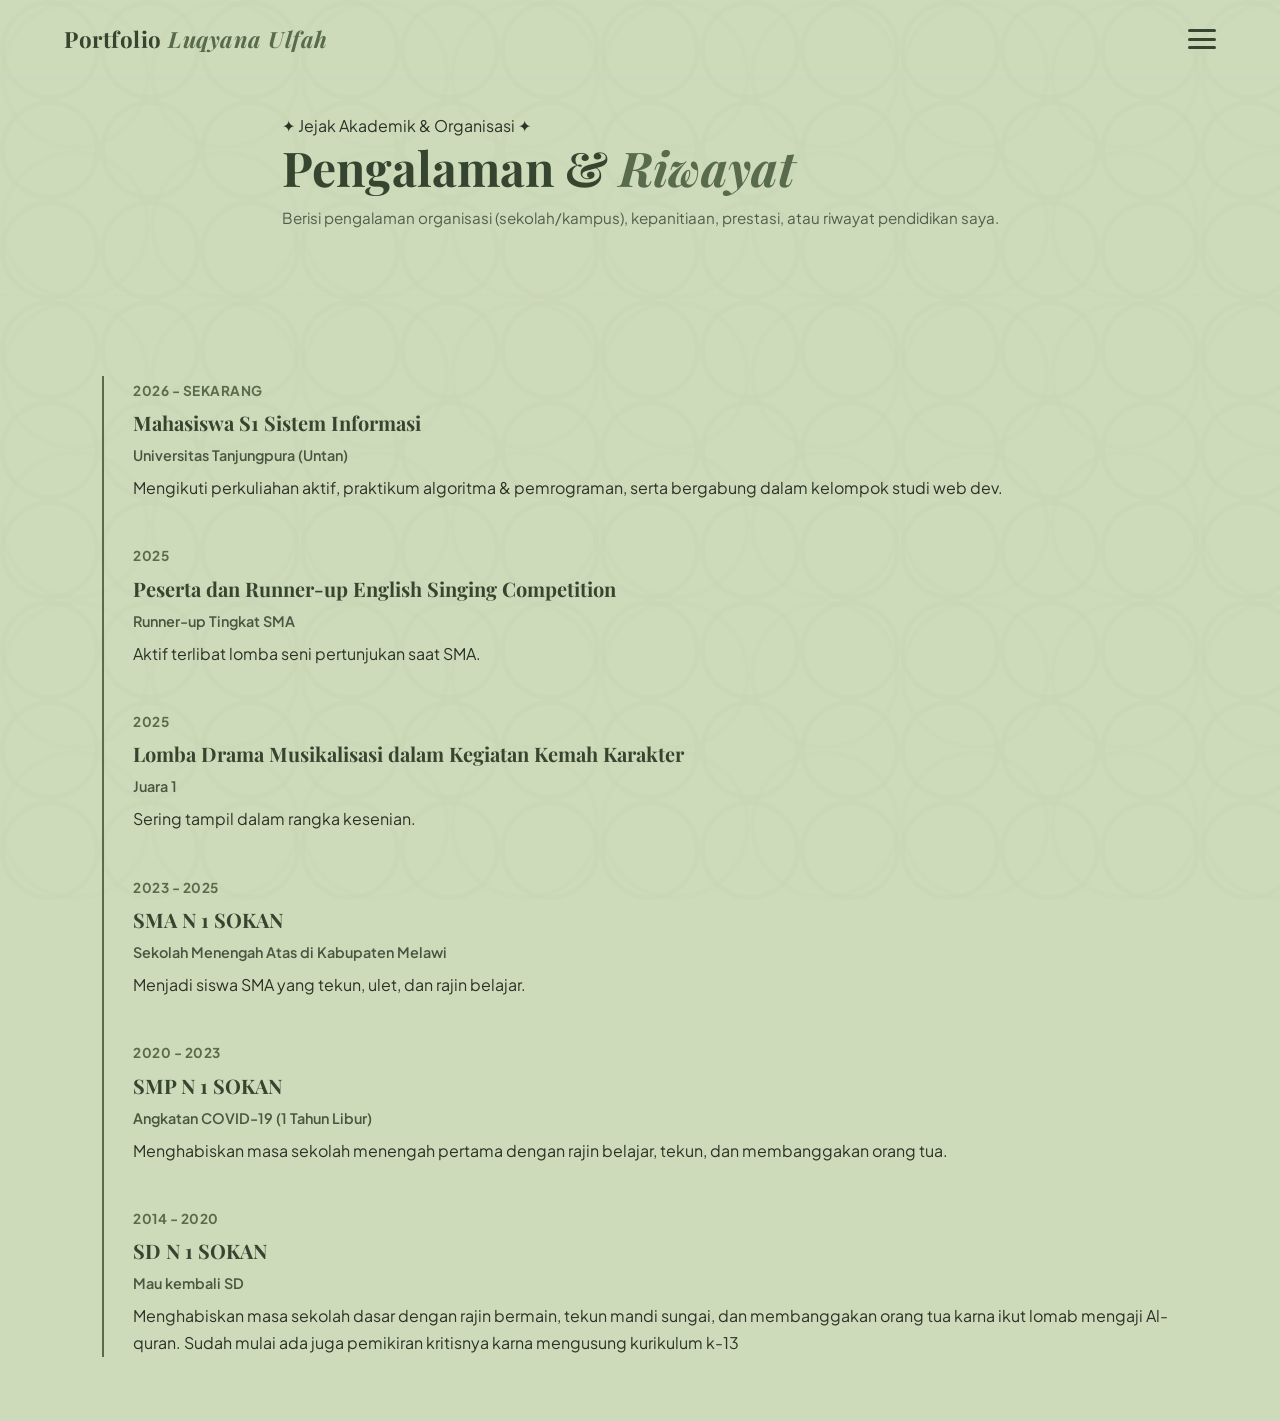
==== riwayat.html @ 4c5a4485 "Add files via upload" ====
<!DOCTYPE html>
<html lang="id">
<head>
    <meta charset="UTF-8">
    <meta name="viewport" content="width=device-width, initial-scale=1.0">
    <title>Riwayat - Portofolio</title>
    <link href="https://fonts.googleapis.com/css2?family=Playfair+Display:ital,wght@0,600;0,700;1,400&family=Plus+Jakarta+Sans:wght@400;500;600&display=swap" rel="stylesheet">
    <link rel="stylesheet" href="style.css">
</head>
<body>


    <header class="hero-section" id="history-hero">
        
        <nav class="navbar">
            <a href="index.html" class="logo">Portfolio<i> Luqyana Ulfah</i></a>
            <div class="menu-toggle" id="mobile-menu">
                <span></span><span></span><span></span>
            </div>
            <div class="nav-links" id="nav-links">
                <a href="index.html">Beranda</a>
                <a href="tentang.html">Tentang Saya</a>
                <a href="riwayat.html">Riwayat</a>
                <a href="proyek.html">Proyek</a>
                <a href="kontak.html">Kontak</a>
            </div>
        </nav>

        <div class="hero-container">
            <div class="hero-text">
                <span class="badge-ornament">✦ Jejak Akademik & Organisasi ✦</span>
                <h1>Pengalaman & <span class="highlight">Riwayat</span></h1>
                <p class="sub-tagline">Berisi pengalaman organisasi (sekolah/kampus), kepanitiaan, prestasi, atau riwayat pendidikan saya.</p>
            </div>
        </div>
    </header>

    <section class="experience-section">
        <div class="container">
            <div class="timeline">
                <div class="timeline-item">
                    <span class="year">2026 - Sekarang</span>
                    <h3>Mahasiswa S1 Sistem Informasi</h3>
                    <p class="place">Universitas Tanjungpura (Untan)</p>
                    <p>Mengikuti perkuliahan aktif, praktikum algoritma & pemrograman, serta bergabung dalam kelompok studi web dev.</p>
                </div>
                <div class="timeline-item">
                    <span class="year">2025</span>
                    <h3>Peserta dan Runner-up English Singing Competition</h3>
                    <p class="place">Runner-up Tingkat SMA</p>
                    <p>Aktif terlibat lomba seni pertunjukan saat SMA.</p>
                </div>
                <div class="timeline-item">
                    <span class="year">2025</span>
                    <h3>Lomba Drama Musikalisasi dalam Kegiatan Kemah Karakter</h3>
                    <p class="place">Juara 1</p>
                    <p>Sering tampil dalam rangka kesenian.</p>
                </div>
                <div class="timeline-item">
                    <span class="year">2023 - 2025</span>
                    <h3>SMA N 1 SOKAN</h3>
                    <p class="place">Sekolah Menengah Atas di Kabupaten Melawi</p>
                    <p>Menjadi siswa SMA yang tekun, ulet, dan rajin belajar.</p>
                </div>
                <div class="timeline-item">
                    <span class="year">2020 - 2023</span>
                    <h3>SMP N 1 SOKAN</h3>
                    <p class="place">Angkatan COVID-19 (1 Tahun Libur)</p>
                    <p>Menghabiskan masa sekolah menengah pertama dengan rajin belajar, tekun, dan membanggakan orang tua.</p>
                </div>
                <div class="timeline-item">
                    <span class="year">2014 - 2020</span>
                    <h3>SD N 1 SOKAN</h3>
                    <p class="place"> Mau kembali SD</p>
                    <p>Menghabiskan masa sekolah dasar dengan rajin bermain, tekun mandi sungai, dan membanggakan orang tua karna ikut lomab mengaji Al-quran. Sudah mulai ada juga pemikiran kritisnya karna mengusung kurikulum k-13</p>
                </div>
            </div>
        </div>
    </section>

    <script src="script.js"></script>
</body>
</html>
---- style.css ----
/* Variabel Warna Tema Vintage Botanical & Hijau Sage */
:root {
    --bg-paper: #cedbba;          /* Warna kertas tua / vintage gading */
    --card-bg: #eaefe5;           /* Hijau sage sangat muda/lembut */
    --border-vintage: #cbd5c3;    /* Garis batas klasik */
    --primary-green: #36452f;     /* Hijau zaitun gelap yang elegan */
    --accent-green: #586b4c;      /* Hijau lumut hangat */
    --text-main: #2b3327;         /* Teks gelap kehijaua agar nyaman dibaca */
    --white: #ffffff;
    --shadow: 0 10px 25px rgba(54, 69, 47, 0.12);
}

/* Pengaturan Otomatis Mengikuti Tema Perangkat (Dark Mode) */
@media (prefers-color-scheme: dark) {
    :root {
        --bg-paper: #1c2219;        
        --card-bg: #273022;       
        --border-vintage: #506347;  
        --primary-green: #73976d;   
        --accent-green: #a4b89b;    
        --text-main: #ced9ca;       
        --white: #333c2f;
    }
}

* {
    margin: 0;
    padding: 0;
    box-sizing: border-box;
    scroll-behavior: smooth;
}

body {
    font-family: 'Plus Jakarta Sans', sans-serif;
    background-color: var(--bg-paper);
    color: var(--text-main);
    line-height: 1.7;
}

/* Ornamen Latar Belakang (Aksen Bunga/Botanical ala Cottagecore) */
body::before {
    content: "";
    position: fixed;
    top: 0;
    left: 0;
    width: 100%;
    height: 100%;
    background-image: 
        url('data:image/svg+xml;utf8,<svg xmlns="http://www.w3.org/2000/svg" width="100" height="100" viewBox="0 0 100 100"><path fill="%2336452f" fill-opacity="0.03" d="M50 0C22.4 0 0 22.4 0 50s22.4 50 50 50 50-22.4 50-50S77.6 0 50 0zm0 95C25.1 95 5 74.9 5 50S25.1 5 50 5s45 20.1 45 45-20.1 45-45 45z"/></svg>'),
        url('data:image/svg+xml;utf8,<svg xmlns="http://www.w3.org/2000/svg" width="150" height="150" viewBox="0 0 150 150"><path fill="%23586b4c" fill-opacity="0.02" d="M75 0C33.6 0 0 33.6 0 75s33.6 75 75 75 75-33.6 75-75S116.4 0 75 0zm0 145C36.3 145 5 113.7 5 75S36.3 5 75 5s70 31.3 70 70-31.3 70-70 70z"/></svg>');
    opacity: 0.6;
    z-index: -1;
    pointer-events: none;
}

/* Membatasi lebar konten agar terpusat rapi */
.container {
  max-width: 1100px;
  margin: 0 auto;
  width: 100%;
}

/* --- ORNAMEN RENDA TEPI --- */
.lace-edge {
    position: fixed;
    top: 0;
    height: 100vh;
    object-fit: cover;
    width: 80px;
    max-width: 40px;
    mix-blend-mode: screen;
    opacity: 0.85;
    pointer-events: none;
    z-index: 999;
}
.left-edge {
    left: 0;
}
.right-edge {
    right: 0;
    transform: scaleX(-1);
}

/* --- NAVIGASI / NAVBAR --- */
.navbar {
    position: absolute;
    top: 0;
    left: 0;
    width: 100%;
    padding: 20px 5%;
    box-sizing: border-box;
    z-index: 1000;
    display: flex;
    justify-content: space-between;
    align-items: center;
    background-color: transparent !important; /* Diubah agar renda tidak terpotong */
    border-bottom: 1.5px solid var(--border-vintage) !important; 
    box-shadow: none !important;
}

.logo {
    font-family: 'Playfair Display', serif;
    font-size: 1.4rem;
    font-weight: 700;
    color: var(--primary-green);
    letter-spacing: 0.5px;
    text-decoration: none;
}

.logo i {
    color: var(--accent-green);
}

/* Tombol Garis Dua (Menu Toggle) */
.menu-toggle {
    display: flex;
    flex-direction: column;
    justify-content: space-between;
    width: 28px;
    height: 20px;
    cursor: pointer;
}

.menu-toggle span {
    display: block;
    height: 3px;
    width: 100%;
    background-color: var(--primary-green);
    border-radius: 2px;
    transition: all 0.3s ease;
}

/* Daftar Menu Navigasi (Dropdown) */
.nav-links {
    position: absolute;
    top: 100%;
    right: 8%;
    background-color: var(--card-bg);
    border: 1.5px solid var(--border-vintage);
    border-radius: 8px;
    list-style: none;
    flex-direction: column;
    width: 180px;
    padding: 1rem 0;
    gap: 0.8rem;
    box-shadow: var(--shadow);
    display: none; 
}

.nav-links.active {
    display: flex; 
}

.nav-links a {
    text-decoration: none;
    color: var(--text-main);
    font-size: 0.95rem;
    font-weight: 500;
    padding: 0.4rem 1.2rem;
    display: block;
    transition: background 0.2s;
}

.nav-links a:hover {
    background-color: rgba(82, 99, 69, 0.1);
    color: var(--accent-green);
}

/* --- BAGIAN KEPALA (HERO SECTION) --- */
.hero-container {
    display: flex;
    align-items: center;
    justify-content: center;
    gap: 3rem;
    max-width: 1100px;
    margin: 2rem auto;
    width: 100%;
    padding-top: 80px; /* Menambah jarak agar konten tidak tertutup navbar yang melayang */
}

.highlight {
    font-style: italic;
    color: var(--accent-green);
}

.hero-text h1 {
    font-family: 'Playfair Display', serif;
    font-size: 3rem;
    color: var(--primary-green);
    line-height: 1.2;
    margin-bottom: 0.5rem;
}

.tagline {
    font-size: 1.15rem;
    font-weight: 600;
    color: var(--primary-green);
    margin-bottom: 0.2rem;
}

.sub-tagline {
    font-size: 0.95rem;
    color: #525e4c;
    margin-bottom: 2rem;
}

/* Wadah Foto Profil */
.hero-image-frame {
    flex: 0.8;
    display: flex;
    justify-content: center;
    align-items: center;
    margin-top: 1.5rem; 
}

.frame-wrapper {
    position: relative;
    display: inline-block;
}

.flower-corner {
    position: absolute;
    bottom: -27px; /* Angka minus untuk menggeser bunga ke luar bingkai bawah */
    left: -43px;    /* Geser ke kanan sedikit dari sudut kiri */
    width: 278px;  /* Ukuran besaran bunga */
    z-index: 10;
    mix-blend-mode: screen; /* Menghapus latar hitam otomatis */
    pointer-events: none;
}
.basic-frame {
    position: relative;
    width: 200px;
    height: 250px;
    background-color: var(--card-bg);
    border: 3px solid var(--primary-green);
    border-radius: 8px; 
    box-shadow: 0 10px 25px rgba(54, 69, 47, 0.15);
    padding: 5px; 
    overflow: hidden; 
}

.basic-frame img {
    width: 100%;
    height: 100%;
    object-fit: cover;
    border-radius: 4px;
}

/* Tombol CTA Utama */
.cta-buttons {
    display: flex;
    gap: 1rem;
    justify-content: center;
}

.btn {
    padding: 0.75rem 1.6rem;
    border-radius: 6px;
    text-decoration: none;
    font-weight: 600;
    font-size: 0.9rem;
    transition: all 0.3s ease;
}

.btn.primary {
    background-color: var(--primary-green);
    color: var(--white);
    border: 1px solid var(--primary-green);
}

.btn.primary:hover {
    background-color: #242e1f;
}

.btn.secondary {
    background-color: transparent;
    border: 1.5px solid var(--primary-green);
    color: var(--primary-green);
}

.btn.secondary:hover {
    background-color: var(--card-bg);
}

/* --- BAGIAN UMUM SECTION --- */
section {
    padding: 4rem 8%;
    border-top: 1px dashed var(--border-vintage);
}

.section-title-box h2 {
    font-family: 'Playfair Display', serif;
    font-size: 2.2rem;
    color: var(--primary-green);
    margin-bottom: 0.4rem;
}

.section-title-box .section-desc {
    font-size: 0.95rem;
    color: #55634d;
    margin-bottom: 2.5rem;
}

/* About Section Grid */
.about-grid {
    display: grid;
    grid-template-columns: 1fr 1fr;
    gap: 2rem;
}

.about-card {
    background-color: var(--card-bg);
    padding: 2.2rem;
    border-radius: 10px;
    border: 1px solid var(--border-vintage);
}

.about-card h3 {
    font-family: 'Playfair Display', serif;
    font-size: 1.3rem;
    color: var(--primary-green);
    margin-bottom: 1rem;
}

.skills-list {
    list-style: none;
    display: flex;
    flex-direction: column;
    gap: 0.7rem;
}

.skills-list span {
    color: var(--accent-green);
    margin-right: 0.5rem;
}

/* Timeline Experience */
.timeline {
    border-left: 2px solid var(--accent-green);
    padding-left: 1.8rem;
    display: flex;
    flex-direction: column;
    gap: 2.5rem;
    margin-top: 1rem;
}

.timeline-item .year {
    font-size: 0.85rem;
    font-weight: 700;
    color: var(--accent-green);
    text-transform: uppercase;
    letter-spacing: 0.5px;
}

.timeline-item h3 {
    font-family: 'Playfair Display', serif;
    font-size: 1.25rem;
    color: var(--primary-green);
    margin: 0.2rem 0;
}

.timeline-item .place {
    font-size: 0.9rem;
    font-weight: 600;
    color: #485740;
    margin-bottom: 0.4rem;
}

/* --- BAGIAN PROYEK & KARYA --- */
.project-grid {
    display: grid;
    grid-template-columns: repeat(auto-fit, minmax(280px, 1fr)); 
    gap: 2rem;
    margin-top: 1.5rem;
}

.project-card {
    background-color: var(--card-bg);
    border: 1px solid var(--border-vintage);
    border-radius: 10px;
    overflow: hidden; 
    box-shadow: var(--shadow);
    transition: transform 0.3s ease;
    margin-bottom: 2rem;
}

.project-card:hover {
    transform: translateY(-8px);
}

.project-img, .project-video, .video-wrapper iframe {
    width: 100%;
    border-bottom: 1.5px solid var(--border-vintage);
}

.project-img {
    height: 200px;
    object-fit: cover;
}

.project-video, .video-wrapper {
    aspect-ratio: 16 / 9;
}

.project-video {
    object-fit: cover;
    background-color: #000;
    display: block;
}

.video-wrapper iframe {
    height: 100%;
    border: none;
}

.project-content {
    padding: 1.5rem;
}

.project-content h3 {
    font-family: 'Playfair Display', serif;
    font-size: 1.25rem;
    color: var(--primary-green);
    margin-bottom: 0.5rem;
}

.project-content p {
    font-size: 0.9rem;
    color: #55634d;
    margin-bottom: 1.5rem;
    line-height: 1.5;
}

/* Pengaturan Pop-up Foto & Video */
.modal-popup {
    display: none;
    position: fixed;
    z-index: 2000;
    left: 0;
    top: 0;
    width: 100%;
    height: 100vh;
    background-color: rgba(28, 34, 25, 0.9);
    justify-content: center;
    align-items: center;
}

.isi-popup {
    max-width: 90%;
    max-height: 80vh;
    object-fit: contain;
    border-radius: 8px;
    box-shadow: 0 10px 30px rgba(0,0,0,0.5);
}

.tutup-popup {
    position: absolute;
    top: 20px;
    right: 35px;
    color: var(--white);
    font-size: 40px;
    font-weight: bold;
    cursor: pointer;
}

/* --- FOOTER / KONTAK --- */
.contact-section {
    background-color: var(--primary-green);
    color: var(--white);
    text-align: center;
    padding: 4.5rem 8%;
    border-top: none;
    position: relative;
}

.contact-section::before {
    content: "";
    position: absolute;
    top: 20px;
    left: 50%;
    transform: translateX(-50%);
    width: 90%;
    height: 90%;
    border: 2px solid rgba(215, 222, 208, 0.2);
    pointer-events: none;
}

.contact-section .section-title-box h2,
.contact-section h2 {
    color: var(--white);
}

.contact-section .section-desc {
    color: #c7d4be;
}

.social-links {
    display: flex;
    justify-content: center;
    flex-wrap: wrap;
    gap: 1rem;
    margin: 2.5rem 0 3rem;
}

.social-btn {
    background-color: rgba(255, 255, 255, 0.08);
    color: var(--white);
    padding: 0.7rem 1.4rem;
    border-radius: 6px;
    text-decoration: none;
    font-size: 0.9rem;
    border: 1px solid rgba(255, 255, 255, 0.15);
    transition: all 0.3s ease;
}

.social-btn:hover {
    background-color: var(--accent-green);
    border-color: var(--accent-green);
}

.footer-bottom {
    font-size: 0.85rem;
    color: #a8b89e;
    border-top: 1px solid rgba(255, 255, 255, 0.1);
    padding-top: 1.5rem;
}

/* --- RESPONSIF UNTUK LAYAR HP --- */
@media (max-width: 768px) {
    .navbar {
        padding: 1.2rem 5%;
    }
    .nav-links {
        right: 5%;
        width: 160px;
    }
    
    .hero-container {
        display: flex;
        flex-direction: column; 
        text-align: center;
        gap: 2rem; 
        margin-top: 1rem;
    }
    
    .hero-image-frame {
        order: 1;
        margin-top: 0rem; 
        margin-bottom: 1.5rem;
    }

    .hero-text {
        order: 2;
        text-align: center;
    }

    .hero-text h1 {
        font-size: 2.5rem; /* Sedikit dikecilkan agar pas di layar HP */
    }

    .cta-buttons {
        justify-content: center;
    }
    
    .about-grid {
        grid-template-columns: 1fr;
    }
    
    .hero-section, section {
        padding: 3rem 5%;
    }
}
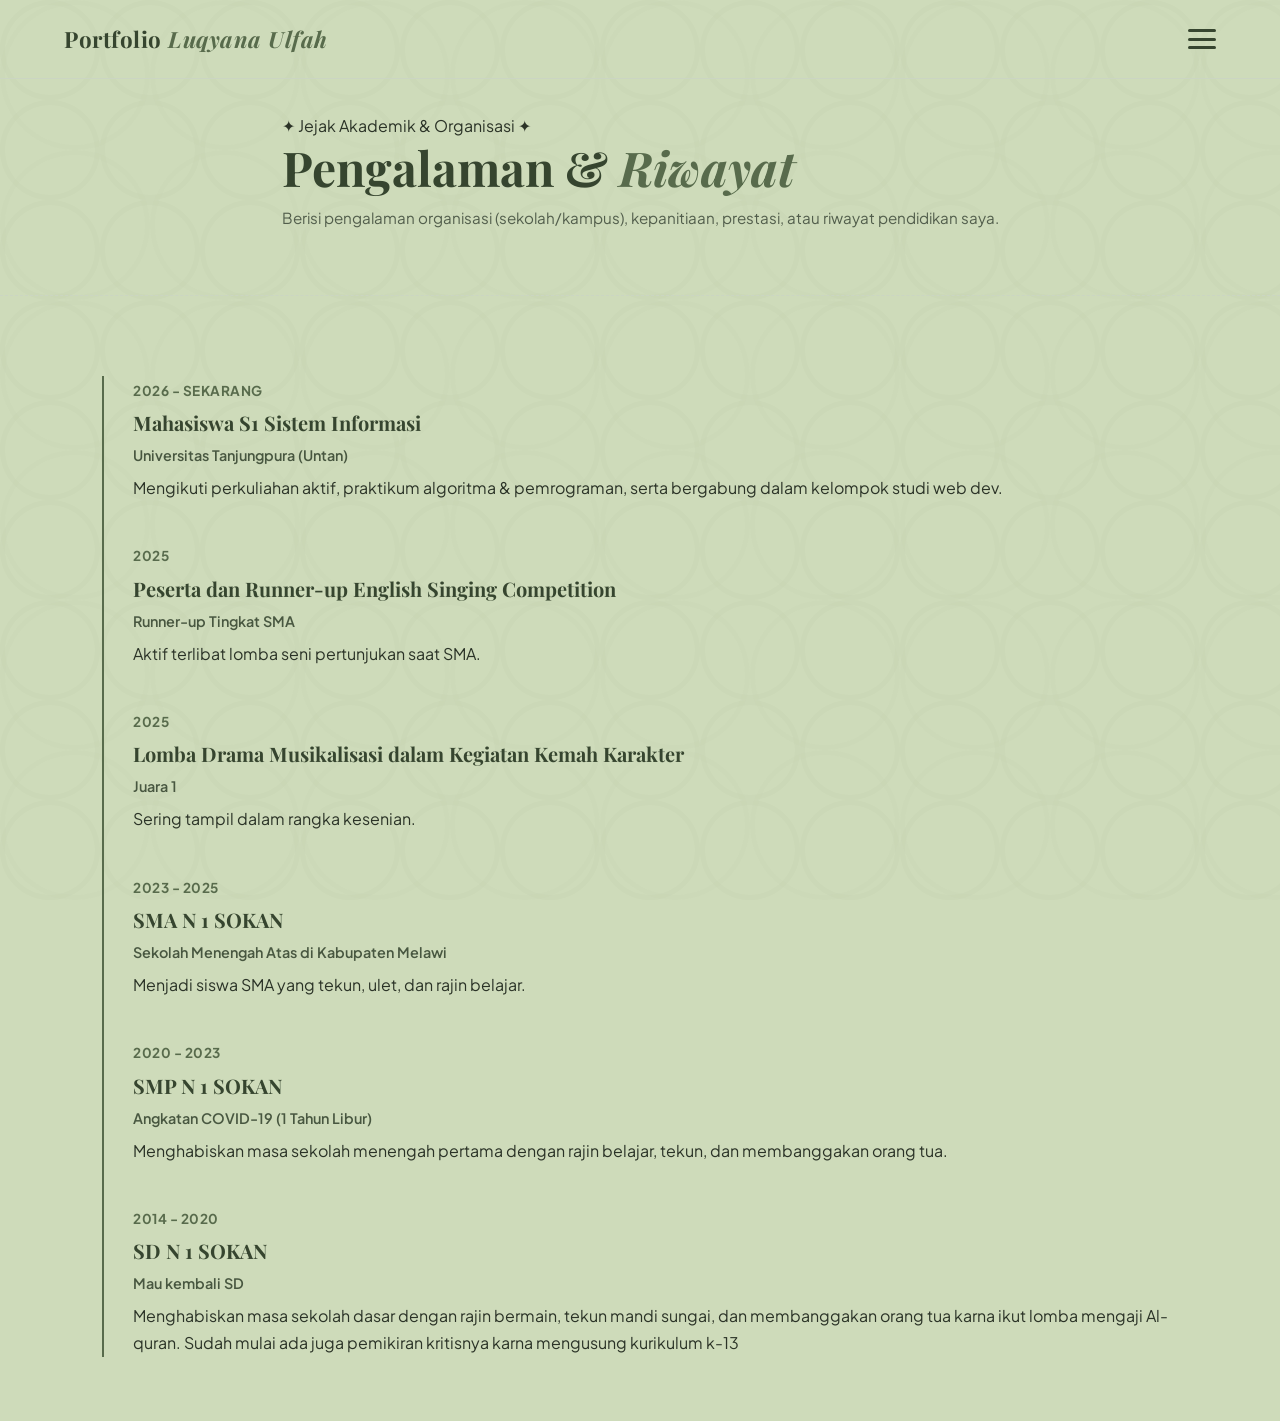
==== commit d93af7d0: "Update riwayat.html" ====
--- a/riwayat.html
+++ b/riwayat.html
@@ -72,7 +72,7 @@
                     <span class="year">2014 - 2020</span>
                     <h3>SD N 1 SOKAN</h3>
                     <p class="place"> Mau kembali SD</p>
-                    <p>Menghabiskan masa sekolah dasar dengan rajin bermain, tekun mandi sungai, dan membanggakan orang tua karna ikut lomab mengaji Al-quran. Sudah mulai ada juga pemikiran kritisnya karna mengusung kurikulum k-13</p>
+                    <p>Menghabiskan masa sekolah dasar dengan rajin bermain, tekun mandi sungai, dan membanggakan orang tua karna ikut lomba mengaji Al-quran. Sudah mulai ada juga pemikiran kritisnya karna mengusung kurikulum k-13</p>
                 </div>
             </div>
         </div>
